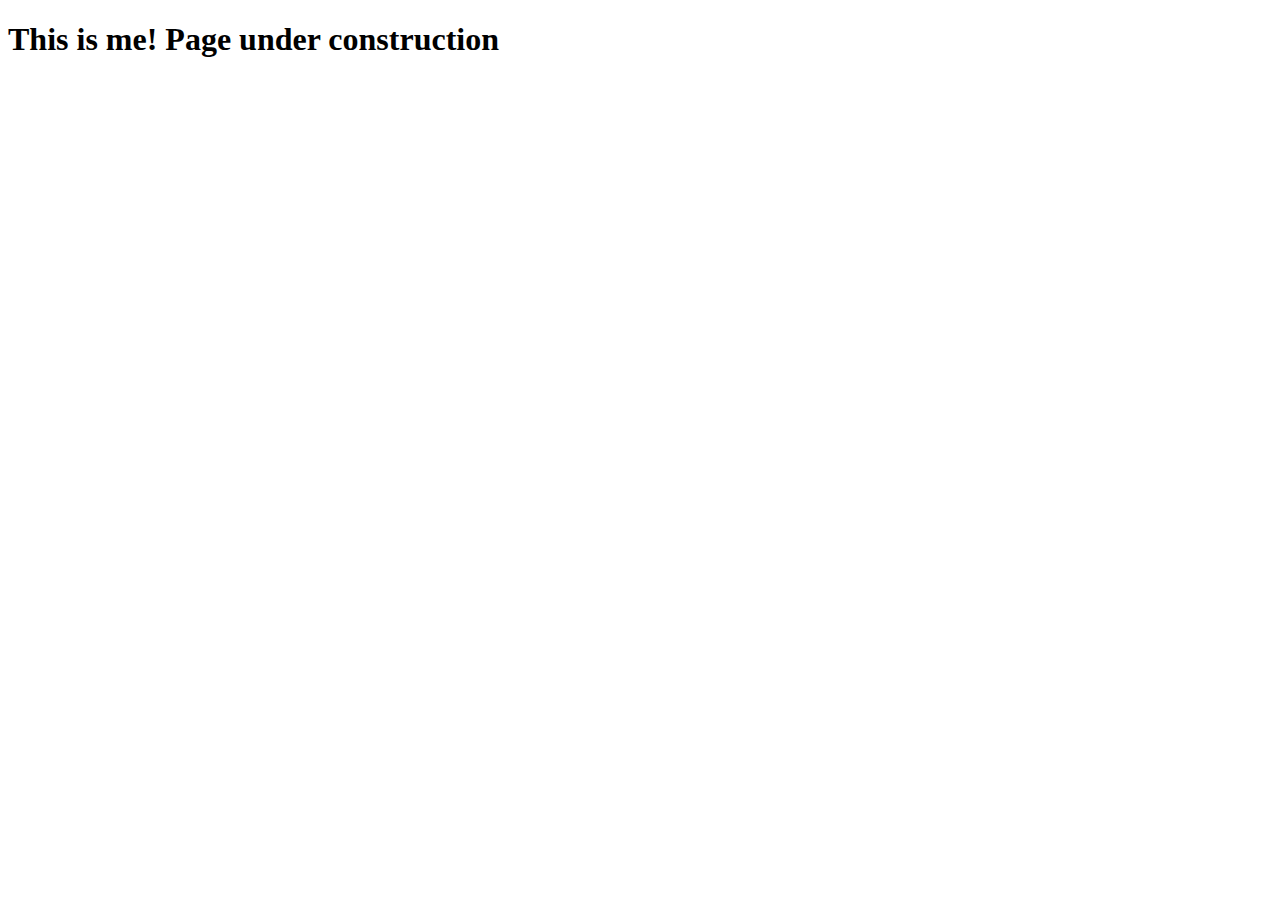
==== me.html @ fbd93c8e "master change" ====
<!DOCTYPE html>
<html lang="en">
<head>
    <meta charset="UTF-8">
    <meta http-equiv="X-UA-Compatible" content="IE=edge">
    <meta name="viewport" content="width=device-width, initial-scale=1.0">
    <title>Luis Chavez Luna</title>
    <link rel="preconnect" href="https://fonts.googleapis.com"> 
<link rel="preconnect" href="https://fonts.gstatic.com" crossorigin> 
<link href="https://fonts.googleapis.com/css2?family=Ubuntu:ital,wght@0,300;0,400;0,500;0,700;1,300;1,400;1,500;1,700&display=swap" rel="stylesheet">
</head>
<body>
    <h1>This is me! Page under construction</h1>
</body>
</html>
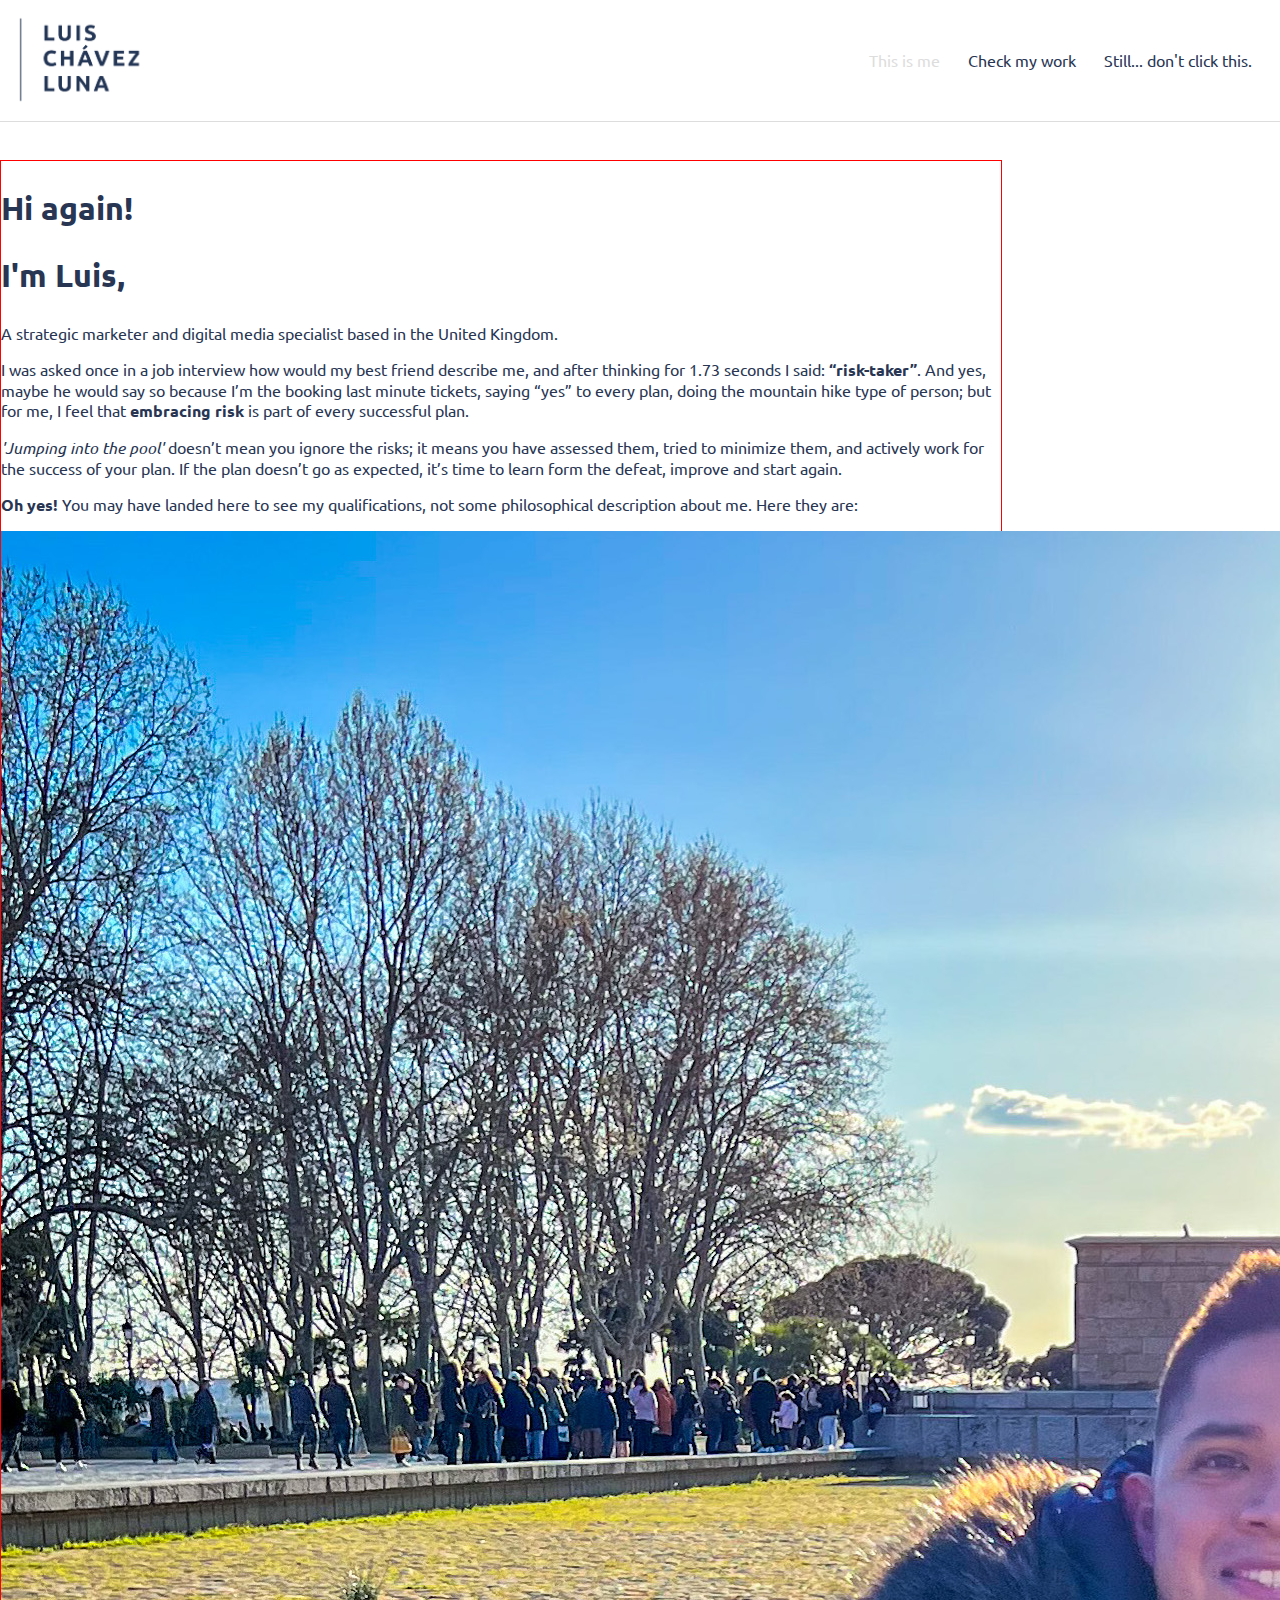
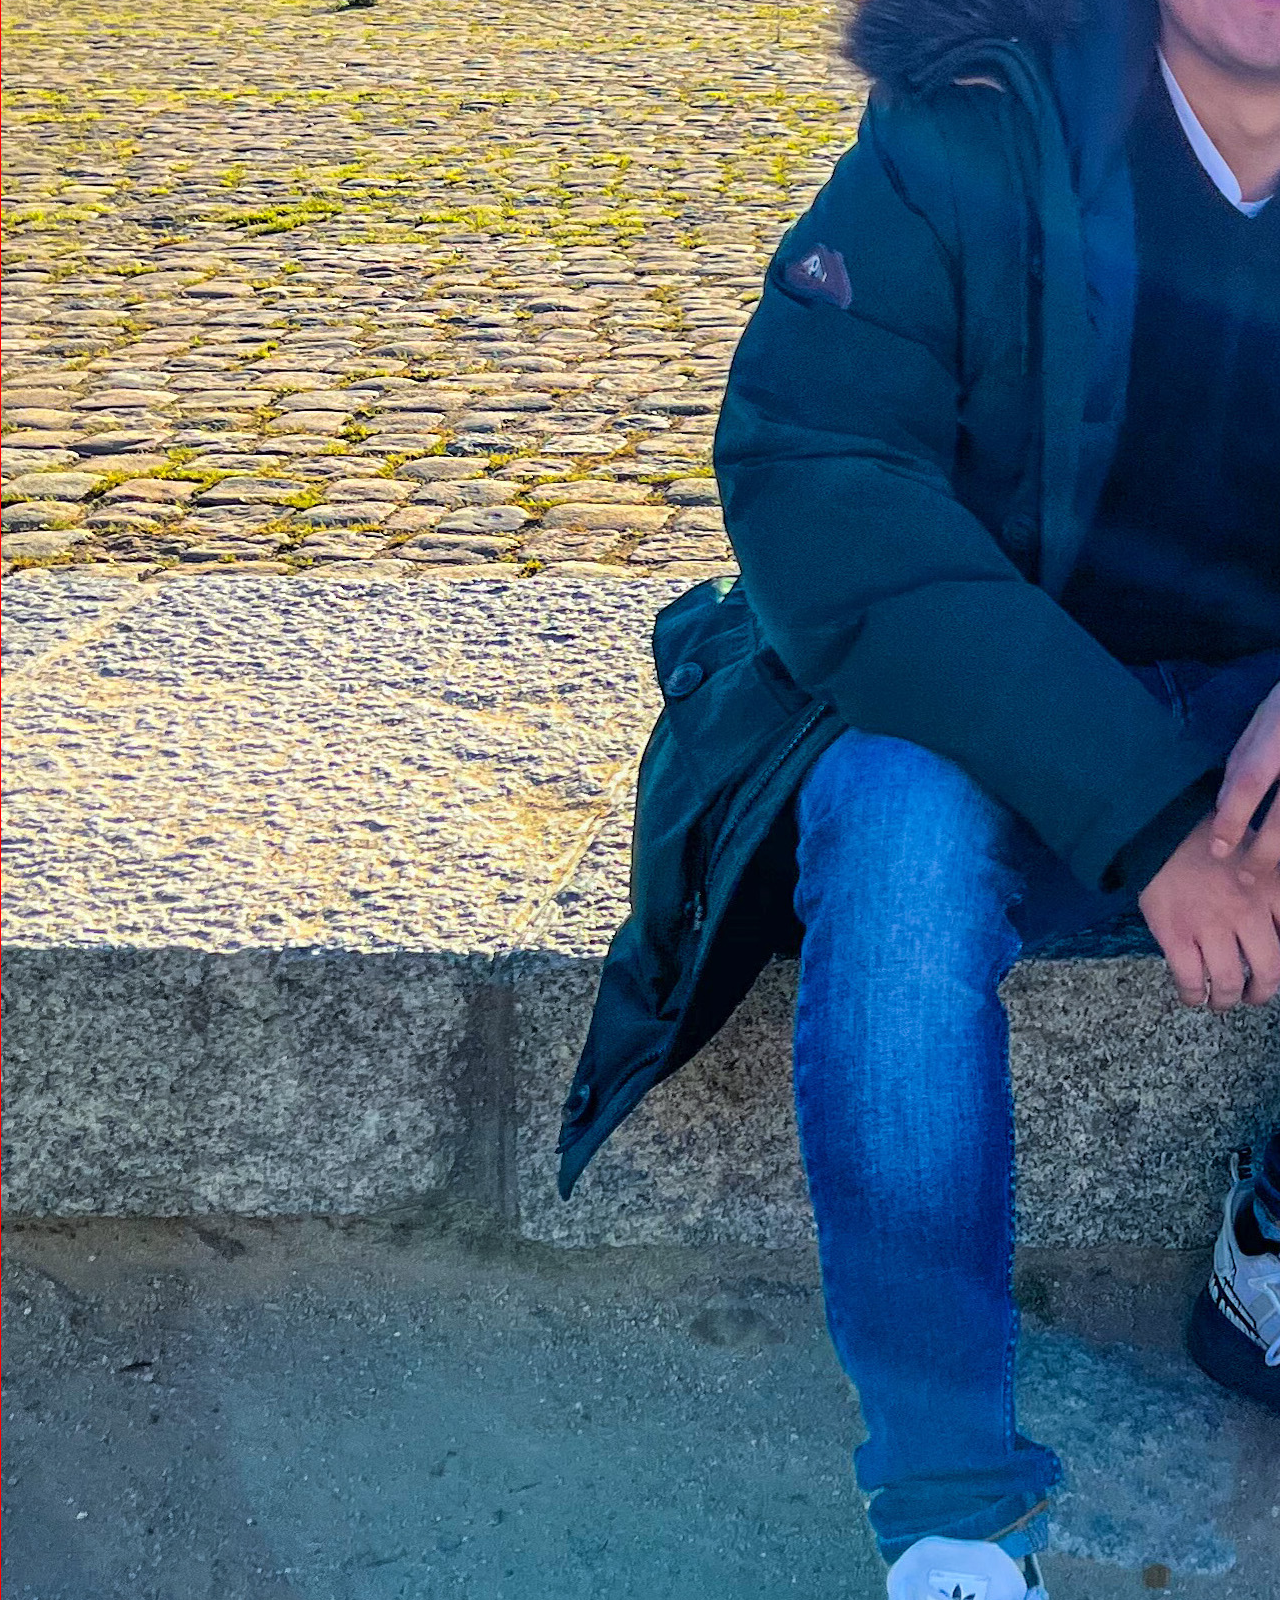
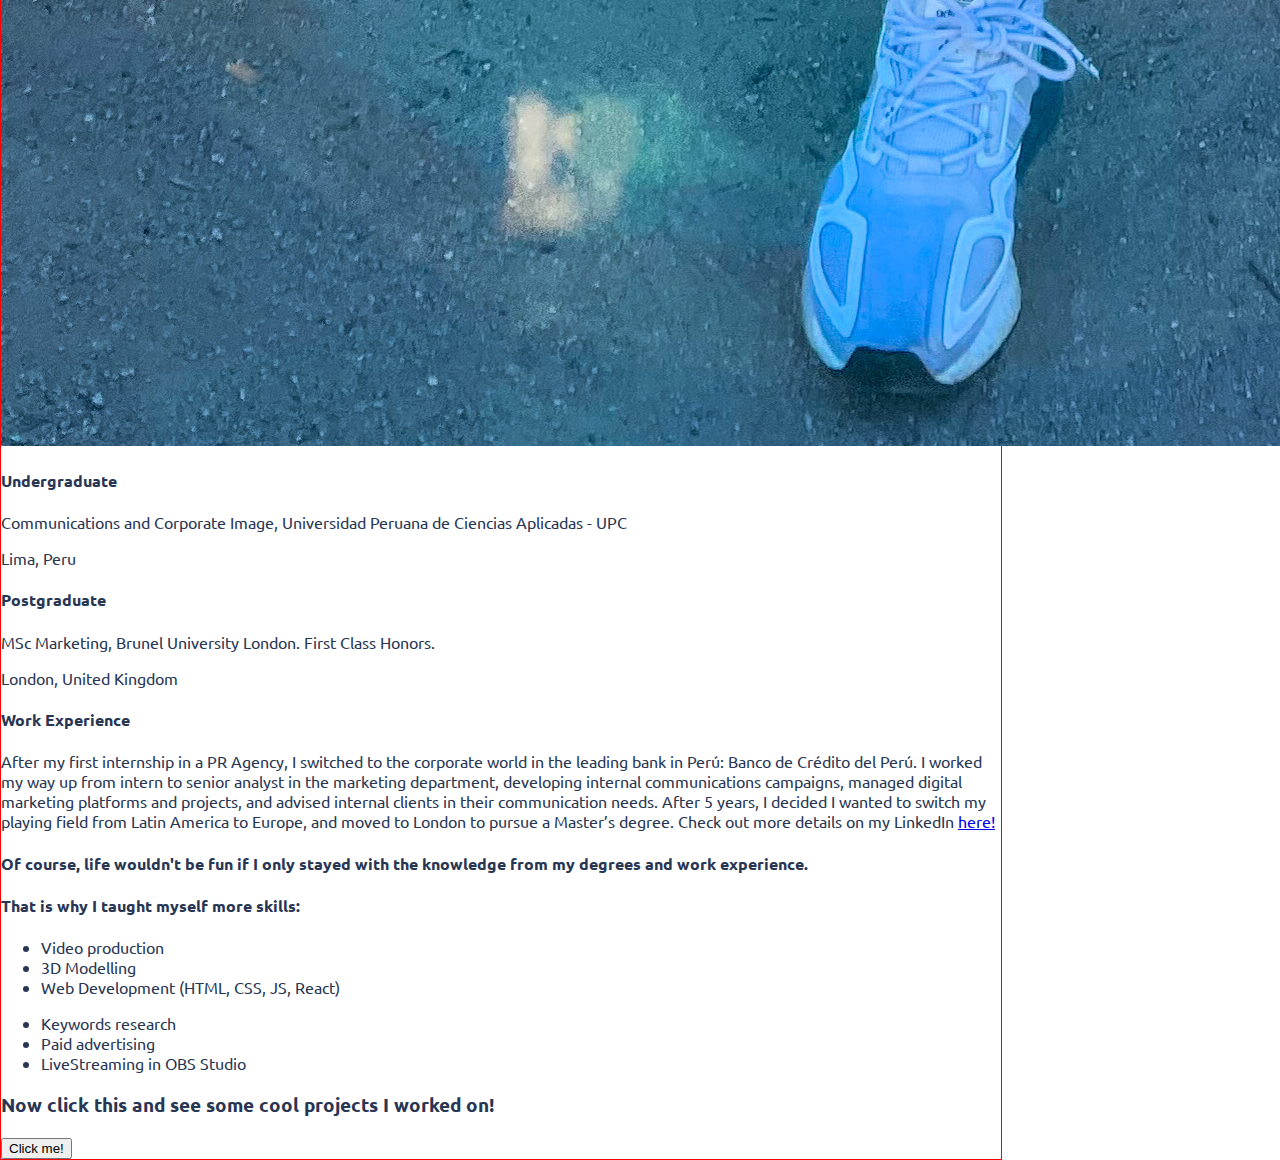
==== commit c1797bc6: "added html for me page, halfway into css rules" ====
--- a/me.html
+++ b/me.html
@@ -5,11 +5,75 @@
     <meta http-equiv="X-UA-Compatible" content="IE=edge">
     <meta name="viewport" content="width=device-width, initial-scale=1.0">
     <title>Luis Chavez Luna</title>
+    <link rel="stylesheet" href="/Styles/general.css">
+    <link rel="stylesheet" href="/Styles/me.css">
     <link rel="preconnect" href="https://fonts.googleapis.com"> 
 <link rel="preconnect" href="https://fonts.gstatic.com" crossorigin> 
 <link href="https://fonts.googleapis.com/css2?family=Ubuntu:ital,wght@0,300;0,400;0,500;0,700;1,300;1,400;1,500;1,700&display=swap" rel="stylesheet">
 </head>
 <body>
-    <h1>This is me! Page under construction</h1>
+    <nav>
+        <img class="logo" src="/Resources/img/logo-transp.png" alt="">
+        <div>
+            <ul class="menus">
+                <li class="menu" id="current-menu">This is me</li>
+                <li class="menu">Check my work</li>
+                <li class="menu">Still... don't click this.</li>
+            </ul>
+        </div>
+    </nav>
+    <div class="ultra-container">
+        <div class="big-text">
+            <h2 class="blue">Hi again! </h2><h2>I'm Luis,</h2>
+        </div>
+        <div class="hero">
+            <div class="p-container">
+                <p>A strategic marketer and digital media specialist based in the United Kingdom.</p>
+                <p>I was asked once in a job interview how would my best friend describe me, and after thinking for 1.73 seconds I said: <b>“risk-taker”</b>. And yes, maybe he would say so because I’m the booking last minute tickets, saying “yes” to every plan, doing the mountain hike type of person; but for me, I feel that <b>embracing risk</b> is part of every successful plan.</p>
+                <p><i>'Jumping into the pool'</i> doesn’t mean you ignore the risks; it means you have assessed them, tried to minimize them, and actively work for the success of your plan. If the plan doesn’t go as expected, it’s time to learn form the defeat, improve and start again.</p>
+                <p> <b>Oh yes!</b> You may have landed here to see my qualifications, not some philosophical description about me. Here they are:</p>
+            </div>
+            <img src="/Resources/img/about-me.JPG" alt="Photo of Luis">
+        <div class="grid">
+            <div class="qual-box">
+                <h4>Undergraduate</h4>
+                <p>Communications and Corporate Image, Universidad Peruana de Ciencias Aplicadas - UPC</p>
+                <p>Lima, Peru</p>
+            </div>
+            <div class="qual-box">
+                <h4>Postgraduate</h4>
+                <p>MSc Marketing, Brunel University London. First Class Honors.</p>
+                <p>London, United Kingdom</p>
+            </div>
+            <div class="qual-box">
+                <h4>Work Experience</h4>
+                <p>After my first internship in a PR Agency, I switched to the corporate world in the leading bank in Perú: Banco de Crédito del Perú. I worked my way up from intern to senior analyst in the marketing department, developing internal communications campaigns, managed digital marketing platforms and projects, and advised internal clients in their communication needs. After 5 years, I decided I wanted to switch my playing field from Latin America to Europe, and moved to London to pursue a Master’s degree. Check out more details on my LinkedIn <a href="https://www.linkedin.com/in/luischavezl/">here!</a></p>
+            </div>
+        </div>
+        <div class="after-text">
+            <h4>Of course, life wouldn't be fun if I only stayed with the knowledge from my degrees and work experience.</h6>
+            <h4>That is why I taught myself more skills:</h6>
+        </div>
+        <div class="skills">
+            <div class="right">
+                <ul>
+                    <li>Video production</li>
+                    <li>3D Modelling</li>
+                    <li>Web Development (HTML, CSS, JS, React)</li>
+                </ul>
+            </div>
+            <div class="left">
+                <ul>
+                    <li>Keywords research</li>
+                    <li>Paid advertising</li>
+                    <li>LiveStreaming in OBS Studio</li>
+                </ul>
+            </div>
+        </div>
+        <div class="cta">
+            <h3>Now click this and see some cool projects I worked on!</h3>
+        <a href="/work.html"><button>Click me!</button></a>
+        </div>
+    </div>
 </body>
 </html>--- a/Styles/general.css
+++ b/Styles/general.css
@@ -0,0 +1,45 @@
+body{
+    margin: 0;
+    padding: 0;
+    font-family: Ubuntu, sans-serif;
+    color: #283654;
+    background-color: white;
+}
+
+h1{
+    font-size: 4rem;
+    color: #88A7Eb;
+}
+
+h2{
+    font-size: 2rem;
+}
+
+.logo{
+    width: 150px;
+    margin: 15px 0px;
+}
+
+nav{
+    display: flex;
+    position: fixed;
+    top: 0px;
+    background-color: white;
+    width: 100%;
+    justify-content: space-between;
+    align-items: center;
+    border-bottom: 1px solid #dddddd;
+}
+.menus{
+    display: flex;
+    justify-content: space-around;
+    list-style: none;
+}
+
+.menu{
+    padding-right: 1.75rem;
+}
+
+#current-menu{
+    color: #dddddd;
+}--- a/Styles/me.css
+++ b/Styles/me.css
@@ -0,0 +1,10 @@
+body{
+    position: relative;
+    top: 10rem;
+}
+
+.ultra-container{
+    width: 1000px;
+    margin: 0px, auto;
+    border: 1px solid red;
+}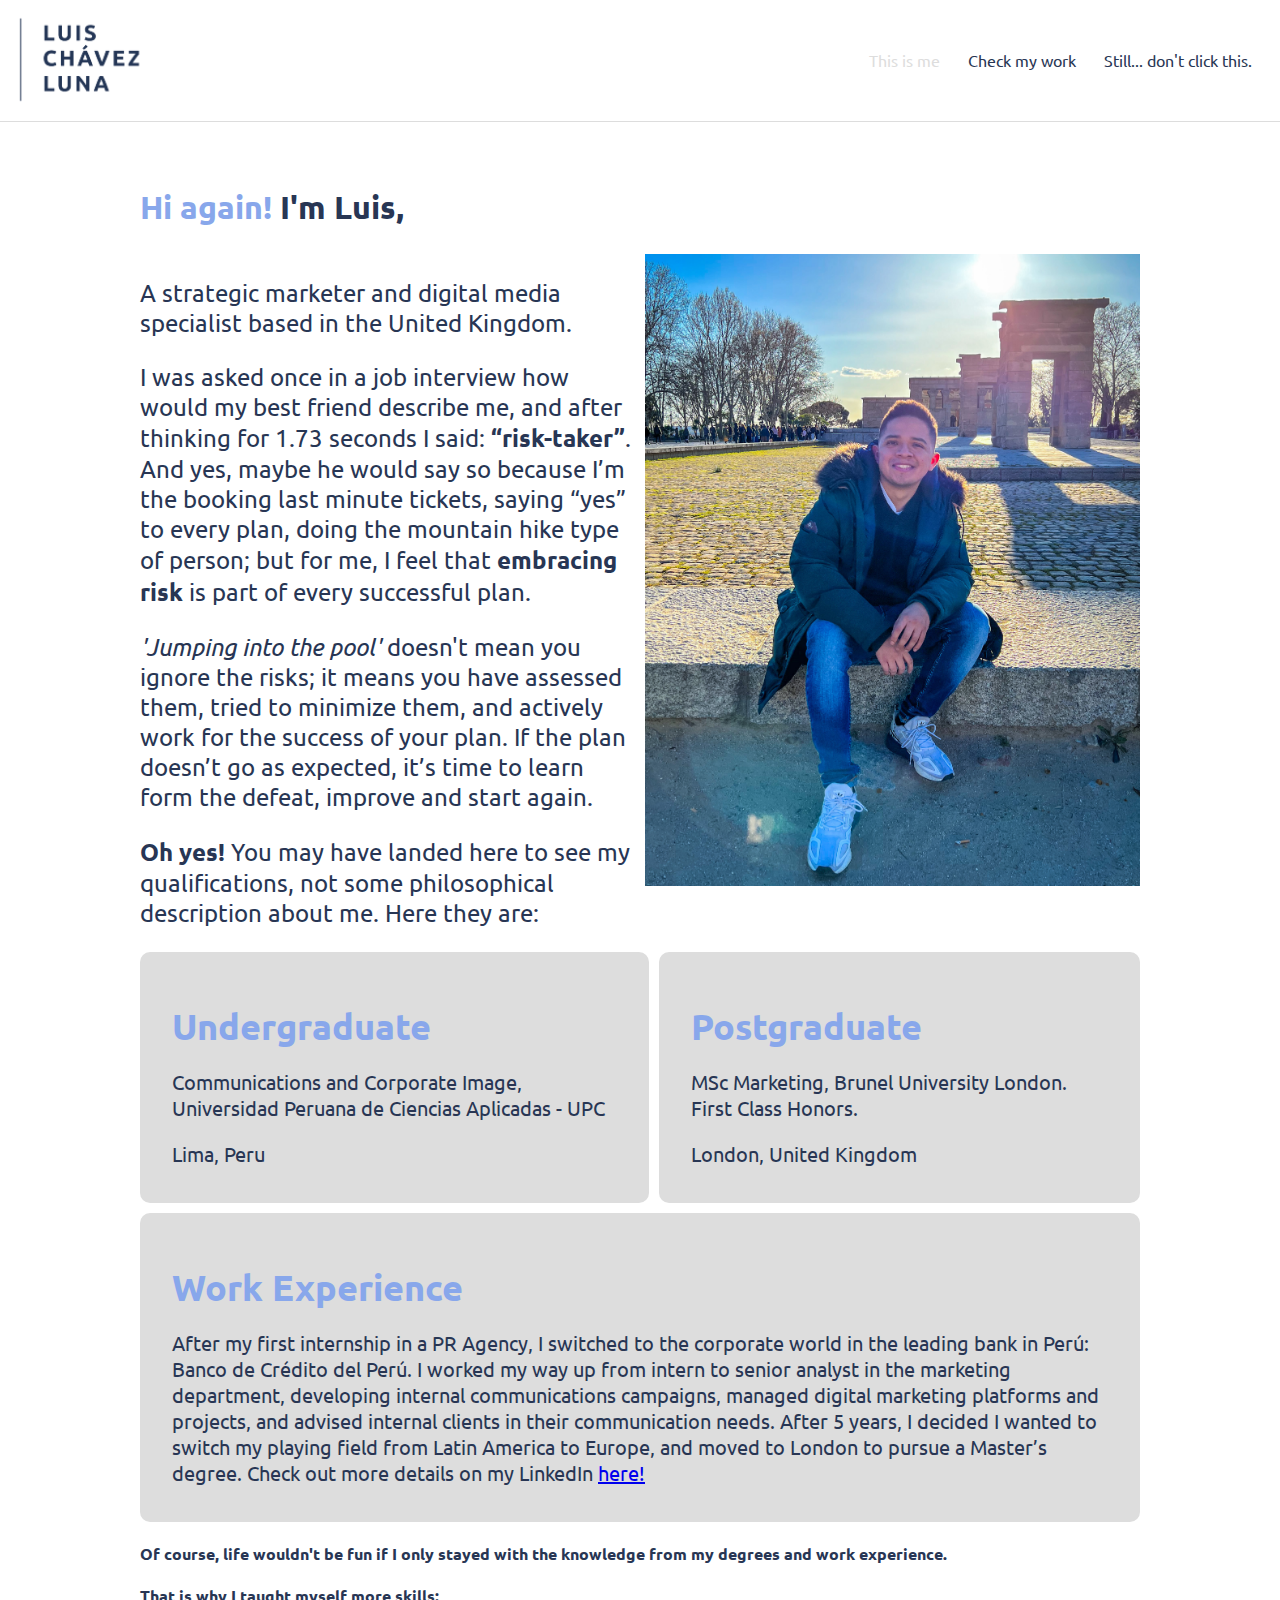
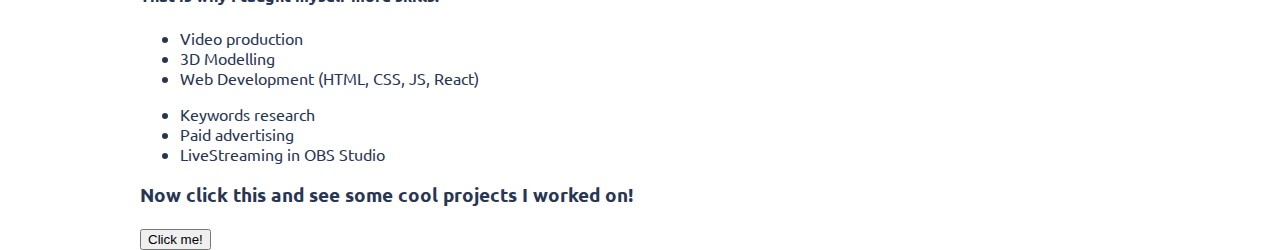
==== commit 32bffc34: "worked on me page, still needs some work before its done" ====
--- a/me.html
+++ b/me.html
@@ -30,22 +30,23 @@
             <div class="p-container">
                 <p>A strategic marketer and digital media specialist based in the United Kingdom.</p>
                 <p>I was asked once in a job interview how would my best friend describe me, and after thinking for 1.73 seconds I said: <b>“risk-taker”</b>. And yes, maybe he would say so because I’m the booking last minute tickets, saying “yes” to every plan, doing the mountain hike type of person; but for me, I feel that <b>embracing risk</b> is part of every successful plan.</p>
-                <p><i>'Jumping into the pool'</i> doesn’t mean you ignore the risks; it means you have assessed them, tried to minimize them, and actively work for the success of your plan. If the plan doesn’t go as expected, it’s time to learn form the defeat, improve and start again.</p>
+                <p><i>'Jumping into the pool'</i> doesn't mean you ignore the risks; it means you have assessed them, tried to minimize them, and actively work for the success of your plan. If the plan doesn’t go as expected, it’s time to learn form the defeat, improve and start again.</p>
                 <p> <b>Oh yes!</b> You may have landed here to see my qualifications, not some philosophical description about me. Here they are:</p>
             </div>
             <img src="/Resources/img/about-me.JPG" alt="Photo of Luis">
+        </div>
         <div class="grid">
-            <div class="qual-box">
+            <div class="qual-box" id="under">
                 <h4>Undergraduate</h4>
                 <p>Communications and Corporate Image, Universidad Peruana de Ciencias Aplicadas - UPC</p>
                 <p>Lima, Peru</p>
             </div>
-            <div class="qual-box">
+            <div class="qual-box" id="post">
                 <h4>Postgraduate</h4>
                 <p>MSc Marketing, Brunel University London. First Class Honors.</p>
                 <p>London, United Kingdom</p>
             </div>
-            <div class="qual-box">
+            <div class="qual-box" id="work">
                 <h4>Work Experience</h4>
                 <p>After my first internship in a PR Agency, I switched to the corporate world in the leading bank in Perú: Banco de Crédito del Perú. I worked my way up from intern to senior analyst in the marketing department, developing internal communications campaigns, managed digital marketing platforms and projects, and advised internal clients in their communication needs. After 5 years, I decided I wanted to switch my playing field from Latin America to Europe, and moved to London to pursue a Master’s degree. Check out more details on my LinkedIn <a href="https://www.linkedin.com/in/luischavezl/">here!</a></p>
             </div>
--- a/Styles/me.css
+++ b/Styles/me.css
@@ -4,7 +4,75 @@
 }
 
 .ultra-container{
-    width: 1000px;
-    margin: 0px, auto;
-    border: 1px solid red;
-}+    max-width: 1000px;
+    margin: 0px auto;
+}
+
+.big-text{
+    display: flex;
+}
+
+.blue{
+    color: #88A7EB;
+    padding-right: 0.5rem;
+}
+
+.hero{
+    display: flex;
+    align-items: flex-start;
+    justify-content: space-between;
+
+}
+
+.hero img{
+   width: 495px;
+   height: auto;
+
+}
+
+.p-container{
+    max-width: 495px;
+    font-size: 1.5rem;
+}
+
+.grid{
+    display: grid;
+    grid-template-areas:
+    "under post"
+    "work work"
+    ;
+    column-gap: 10px;
+    row-gap: 10px;
+}
+
+#under{
+    grid-area: under;
+}
+
+#post{
+    grid-area: post;
+}
+
+#work{
+    grid-area: work;
+}
+
+.qual-box{
+    background-color: #dddddd;
+    border-radius: 10px;
+    padding-top: 0.25rem;
+    padding-left: 2rem;
+    padding-right: 2rem;
+    padding-bottom: 1rem;
+}
+
+.qual-box p{
+    font-size: 1.25rem;
+}
+
+.qual-box h4{
+    font-size: 2.25rem;
+    margin-bottom: 1.25rem;
+    color: #88A7EB
+}
+
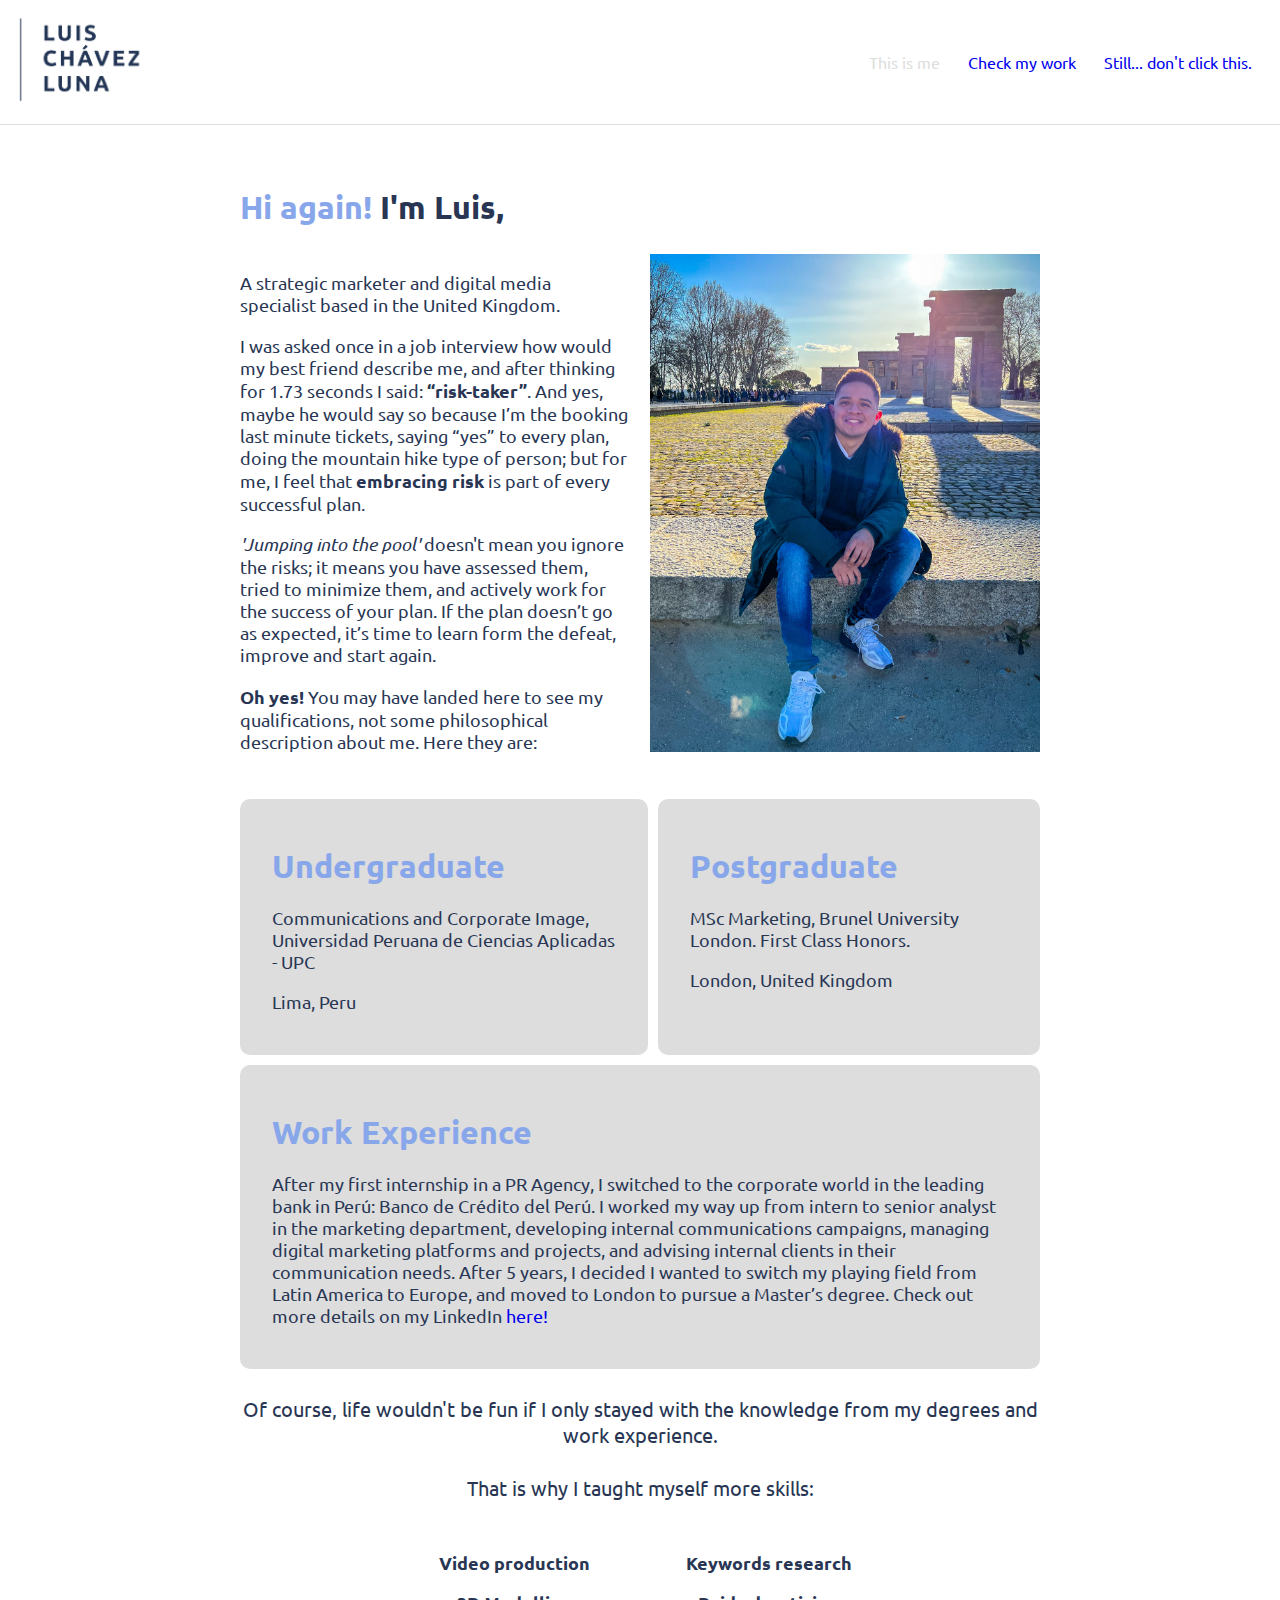
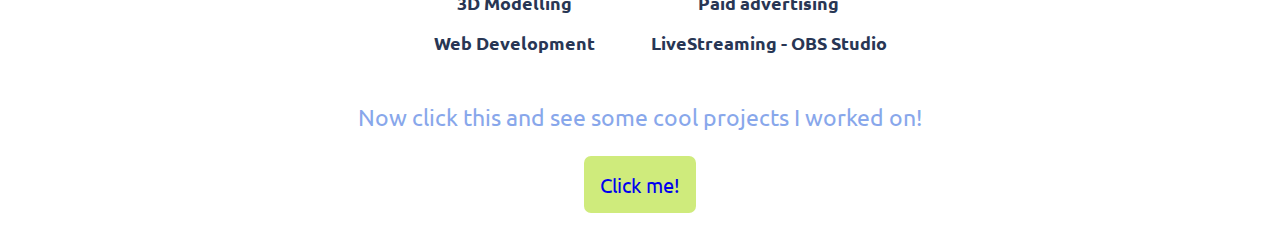
==== commit 879c5cc5: "finished MVP, only web, needs mobile version" ====
--- a/me.html
+++ b/me.html
@@ -13,12 +13,12 @@
 </head>
 <body>
     <nav>
-        <img class="logo" src="/Resources/img/logo-transp.png" alt="">
+        <a href="/index.html"><img class="logo" src="/Resources/img/logo-transp.png" alt=""></a>
         <div>
             <ul class="menus">
                 <li class="menu" id="current-menu">This is me</li>
-                <li class="menu">Check my work</li>
-                <li class="menu">Still... don't click this.</li>
+                <a href="/work.html"><li class="menu">Check my work</li></a>
+                <a href="/projects.html"><li class="menu">Still... don't click this.</li></a>
             </ul>
         </div>
     </nav>
@@ -48,7 +48,7 @@
             </div>
             <div class="qual-box" id="work">
                 <h4>Work Experience</h4>
-                <p>After my first internship in a PR Agency, I switched to the corporate world in the leading bank in Perú: Banco de Crédito del Perú. I worked my way up from intern to senior analyst in the marketing department, developing internal communications campaigns, managed digital marketing platforms and projects, and advised internal clients in their communication needs. After 5 years, I decided I wanted to switch my playing field from Latin America to Europe, and moved to London to pursue a Master’s degree. Check out more details on my LinkedIn <a href="https://www.linkedin.com/in/luischavezl/">here!</a></p>
+                <p>After my first internship in a PR Agency, I switched to the corporate world in the leading bank in Perú: Banco de Crédito del Perú. I worked my way up from intern to senior analyst in the marketing department, developing internal communications campaigns, managing digital marketing platforms and projects, and advising internal clients in their communication needs. After 5 years, I decided I wanted to switch my playing field from Latin America to Europe, and moved to London to pursue a Master’s degree. Check out more details on my LinkedIn <a href="https://www.linkedin.com/in/luischavezl/">here!</a></p>
             </div>
         </div>
         <div class="after-text">
@@ -60,20 +60,20 @@
                 <ul>
                     <li>Video production</li>
                     <li>3D Modelling</li>
-                    <li>Web Development (HTML, CSS, JS, React)</li>
+                    <li>Web Development</li>
                 </ul>
             </div>
             <div class="left">
                 <ul>
                     <li>Keywords research</li>
                     <li>Paid advertising</li>
-                    <li>LiveStreaming in OBS Studio</li>
+                    <li>LiveStreaming - OBS Studio</li>
                 </ul>
             </div>
         </div>
         <div class="cta">
             <h3>Now click this and see some cool projects I worked on!</h3>
-        <a href="/work.html"><button>Click me!</button></a>
+            <a href="/work.html"><butto class="button">Click me!</button></a>
         </div>
     </div>
 </body>
--- a/Styles/general.css
+++ b/Styles/general.css
@@ -4,6 +4,10 @@
     font-family: Ubuntu, sans-serif;
     color: #283654;
     background-color: white;
+}
+
+a{
+    text-decoration: none;
 }
 
 h1{
@@ -42,4 +46,18 @@
 
 #current-menu{
     color: #dddddd;
+}
+
+.button{
+    z-index: 3;
+    background-color: #cfeb7c;
+    border-radius: 7px;
+    box-shadow: none;
+    text-shadow: none;
+    text-decoration: none;
+    font-size: 1.25rem;
+    font-family: Ubuntu, sans-serif;
+    padding: 1rem;
+    border-style: none;
+
 }--- a/Styles/me.css
+++ b/Styles/me.css
@@ -4,7 +4,7 @@
 }
 
 .ultra-container{
-    max-width: 1000px;
+    max-width: 800px;
     margin: 0px auto;
 }
 
@@ -25,14 +25,14 @@
 }
 
 .hero img{
-   width: 495px;
+   width: 390px;
    height: auto;
 
 }
 
 .p-container{
-    max-width: 495px;
-    font-size: 1.5rem;
+    max-width: 390px;
+    font-size: 1.15rem;
 }
 
 .grid{
@@ -41,6 +41,7 @@
     "under post"
     "work work"
     ;
+    padding-top: 1.75rem;
     column-gap: 10px;
     row-gap: 10px;
 }
@@ -63,16 +64,52 @@
     padding-top: 0.25rem;
     padding-left: 2rem;
     padding-right: 2rem;
-    padding-bottom: 1rem;
+    padding-bottom: 1.5rem;
 }
 
 .qual-box p{
-    font-size: 1.25rem;
+    font-size: 1.15rem;
 }
 
 .qual-box h4{
-    font-size: 2.25rem;
+    font-size: 2rem;
     margin-bottom: 1.25rem;
     color: #88A7EB
 }
 
+.after-text {
+    font-size: 1.25rem;
+    text-align: center;
+}
+
+.after-text h4{
+    font-weight: 400;
+}
+
+.skills {
+    display: flex;
+    align-items: center;
+    justify-content: center;
+    text-align: center;
+}
+
+.skills li{
+    list-style-type: none;
+    padding: 0.5rem;
+    font-size: 1.15rem;
+    font-weight: 900;
+}
+
+.cta{
+    color: #88A7EB;
+    font-size: 1.25rem;
+    text-align: center;
+    padding-bottom: 2rem;
+}
+
+.cta h3{
+    font-weight: 400;
+    padding-bottom: 1rem;
+}
+
+
